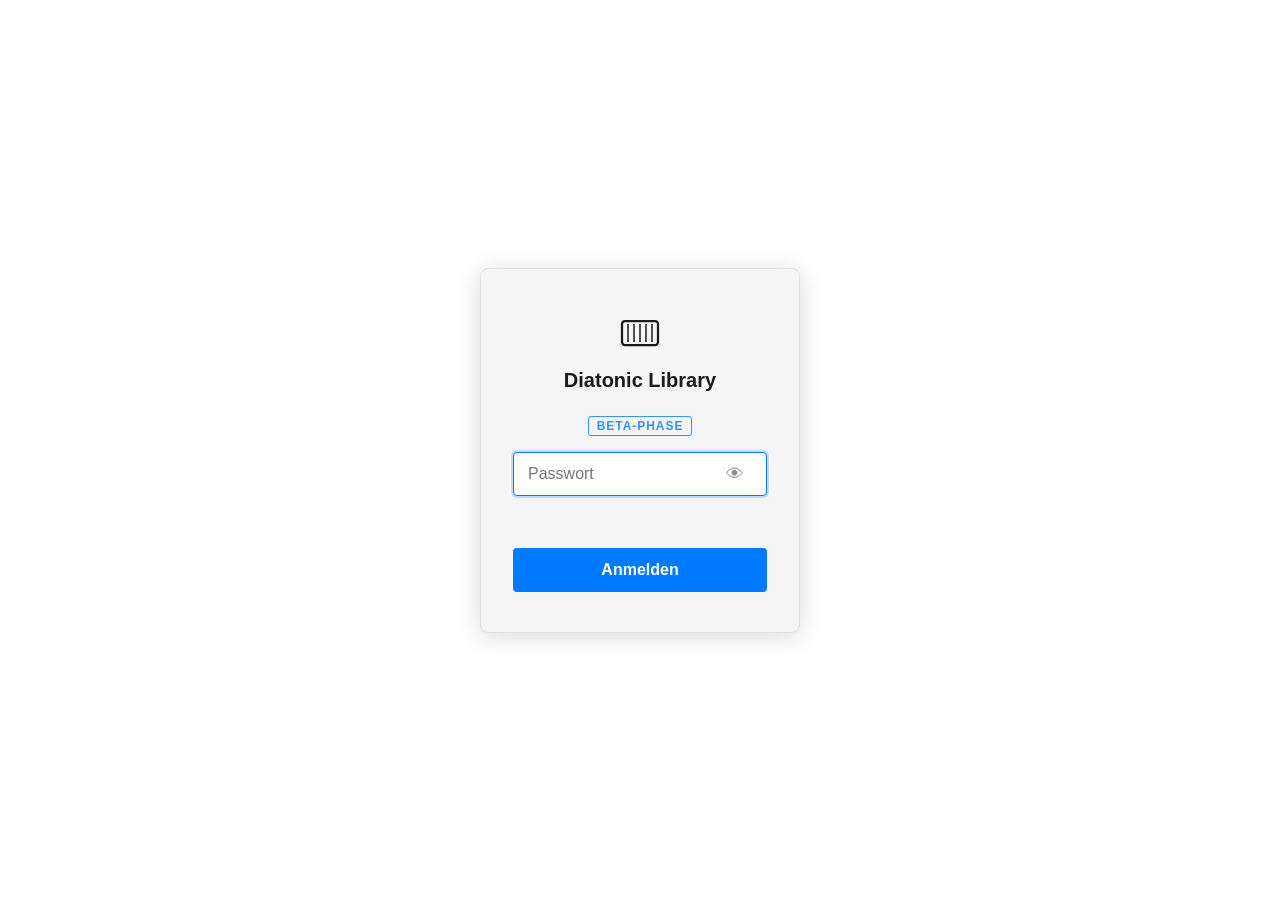
==== src/index.html @ a4917d4a "initial commit" ====
<!DOCTYPE html>
<html lang="en">
<head>
    <meta charset="UTF-8">
    <meta name="viewport" content="width=device-width, initial-scale=1.0">
    <title>Diatone Library</title>
    <link rel="stylesheet" href="css/style.css">
</head>
<body>
    <!-- Login Screen -->
    <div id="login-screen" class="login-screen">
        <div class="login-box">
            <div class="login-logo">
                <svg width="48" height="48" viewBox="0 0 32 32">
                    <rect x="4" y="8" width="24" height="16" rx="2" fill="none" stroke="currentColor" stroke-width="1.5"/>
                    <line x1="8" y1="10" x2="8" y2="22" stroke="currentColor" stroke-width="1"/>
                    <line x1="12" y1="10" x2="12" y2="22" stroke="currentColor" stroke-width="1"/>
                    <line x1="16" y1="10" x2="16" y2="22" stroke="currentColor" stroke-width="1"/>
                    <line x1="20" y1="10" x2="20" y2="22" stroke="currentColor" stroke-width="1"/>
                    <line x1="24" y1="10" x2="24" y2="22" stroke="currentColor" stroke-width="1"/>
                </svg>
                <span>Diatonic Library</span>
            </div>
            <span class="login-beta">Beta-Phase</span>
            <div class="login-password-wrap">
                <input type="password" id="login-password" placeholder="Passwort" autocomplete="current-password">
                <button type="button" id="login-show-pw" title="Passwort anzeigen" tabindex="-1">👁</button>
            </div>
            <div id="login-error" class="login-error"></div>
            <button id="login-btn">Anmelden</button>
        </div>
    </div>

    <div id="app" style="display:none;">
        <header id="header">
            <div id="logo" class="logo">
                <svg width="32" height="32" viewBox="0 0 32 32" style="margin-right: 12px;">
                    <rect x="4" y="8" width="24" height="16" rx="2" fill="none" stroke="currentColor" stroke-width="1.5"/>
                    <line x1="8" y1="10" x2="8" y2="22" stroke="currentColor" stroke-width="1"/>
                    <line x1="12" y1="10" x2="12" y2="22" stroke="currentColor" stroke-width="1"/>
                    <line x1="16" y1="10" x2="16" y2="22" stroke="currentColor" stroke-width="1"/>
                    <line x1="20" y1="10" x2="20" y2="22" stroke="currentColor" stroke-width="1"/>
                    <line x1="24" y1="10" x2="24" y2="22" stroke="currentColor" stroke-width="1"/>
                </svg>
                <span>Diatonic<br>Library</span>
            </div>

            <div id="song-selector">
                <select id="category-dropdown">
                    <option value="" disabled selected></option>
                </select>
                <select id="songs-dropdown" disabled>
                    <option value="" disabled selected></option>
                </select>
            </div>

            <div class="button-group">
                <button id="play-btn">▶</button>
                <button id="pause-btn" style="display: none;">⏸</button>
                <button id="stop-btn" style="display: none;">⏹</button>
            </div>

            <div class="spacer"></div>

            <div class="button-group zoom-buttons">
                <button id="zoom-out-btn">🔍−</button>
                <button id="zoom-in-btn">🔍+</button>
            </div>

            <button id="help-btn" class="menu-button">?</button>
            <button id="settings-btn" class="menu-button">⚙️</button>
            <button id="menu-btn" class="menu-button">☰</button>
        </header>

        <div id="menu-overlay" class="menu-overlay" style="display: none;"></div>

        <nav id="settings-menu" class="menu settings-menu" style="display: none;">
            <div class="menu-content">
                <h3></h3>

                <div class="setting-item">
                    <label id="language-label"></label>
                    <div class="language-flags">
                        <button type="button" class="flag-btn" data-lang="de" title="Deutsch">
                            <svg width="20" height="13" viewBox="0 0 5 3">
                                <rect y="0" width="5" height="1" fill="#000"/>
                                <rect y="1" width="5" height="1" fill="#D00"/>
                                <rect y="2" width="5" height="1" fill="#FFCE00"/>
                            </svg>
                        </button>
                        <button type="button" class="flag-btn" data-lang="en" title="English">
                            <svg width="20" height="13" viewBox="0 0 60 30">
                                <rect width="60" height="30" fill="#012169"/>
                                <path d="M0,0 L60,30 M60,0 L0,30" stroke="#FFF" stroke-width="6"/>
                                <path d="M0,0 L60,30 M60,0 L0,30" stroke="#C8102E" stroke-width="4" clip-path="polygon(0 0, 60 0, 60 30, 0 30)"/>
                                <path d="M30,0 V30 M0,15 H60" stroke="#FFF" stroke-width="10"/>
                                <path d="M30,0 V30 M0,15 H60" stroke="#C8102E" stroke-width="6"/>
                            </svg>
                        </button>
                    </div>
                </div>

                <div class="setting-item">
                    <label id="theme-label"></label>
                    <div class="theme-toggle-group">
                        <button type="button" class="theme-btn" data-theme="light" title="Light">
                            <svg width="20" height="20" viewBox="0 0 24 24" fill="none" stroke="currentColor" stroke-width="2">
                                <circle cx="12" cy="12" r="5"/>
                                <line x1="12" y1="1" x2="12" y2="3"/>
                                <line x1="12" y1="21" x2="12" y2="23"/>
                                <line x1="4.22" y1="4.22" x2="5.64" y2="5.64"/>
                                <line x1="18.36" y1="18.36" x2="19.78" y2="19.78"/>
                                <line x1="1" y1="12" x2="3" y2="12"/>
                                <line x1="21" y1="12" x2="23" y2="12"/>
                                <line x1="4.22" y1="19.78" x2="5.64" y2="18.36"/>
                                <line x1="18.36" y1="5.64" x2="19.78" y2="4.22"/>
                            </svg>
                        </button>
                        <button type="button" class="theme-btn" data-theme="dark" title="Dark">
                            <svg width="20" height="20" viewBox="0 0 24 24" fill="none" stroke="currentColor" stroke-width="2">
                                <path d="M21 12.79A9 9 0 1 1 11.21 3 7 7 0 0 0 21 12.79z"/>
                            </svg>
                        </button>
                    </div>
                </div>

                <div class="setting-item">
                    <label for="notes-toggle" id="notes-label-wrapper"><span id="notes-label"></span></label>
                    <input type="checkbox" id="notes-toggle" class="toggle">
                </div>

                <div class="setting-item">
                    <label id="tonart-label"></label>
                    <div class="radio-group">
                        <label><input type="radio" name="tonart" value="C" checked> <span id="tonart-c"></span></label>
                        <label><input type="radio" name="tonart" value="G"> <span id="tonart-g"></span></label>
                        <label><input type="radio" name="tonart" value="D"> <span id="tonart-d"></span></label>
                        <label><input type="radio" name="tonart" value="A"> <span id="tonart-a"></span></label>
                        <label><input type="radio" name="tonart" value="F"> <span id="tonart-f"></span></label>
                    </div>
                </div>
            </div>
        </nav>

        <nav id="hamburger-menu" class="menu hamburger-menu" style="display: none;">
            <div class="menu-content">
                <h3></h3>

                <div class="rating-section">
                    <label></label>
                    <div id="hamburger-rating-stars" class="rating-stars"></div>
                </div>

                <div class="play-count-section">
                    <p id="hamburger-play-count"></p>
                </div>

                <div class="menu-divider"></div>

                <button id="hamburger-youtube-btn" class="menu-item"></button>
                <button id="hamburger-inventory-btn" class="menu-item"></button>
            </div>
        </nav>

        <main id="main-content">
            <div class="welcome-container" id="welcome-view">
                <h1></h1>
                <p></p>
            </div>
            <div id="tablature-view" class="tablature-view" style="display: none;">
                <div id="tablature-container" class="tablature-container"></div>
            </div>
            <div id="inventory-view" class="inventory-view" style="display: none;">
                <div class="inventory-controls">
                    <button id="filter-all" class="active"></button>
                    <button id="filter-rated"></button>
                    <button id="filter-mostplayed"></button>
                </div>
                <div id="inventory-container" class="inventory-container"></div>
            </div>
            <div id="help-view" class="help-view" style="display: none;">
                <div class="help-header">
                    <button id="help-back-btn" class="menu-item"></button>
                </div>
                <div id="help-container" class="help-container"></div>
            </div>
        </main>
    </div>

    <!-- Auth (muss als erstes geladen werden) -->
    <script src="js/core/auth.js"></script>

    <!-- Core Basis-Module (keine Abhängigkeiten) -->
    <script src="js/core/loader.js"></script>
    <script src="js/core/data.js"></script>
    <script src="js/core/audio.js"></script>
    <script src="js/core/metrics.js"></script>
    <script src="js/core/i18n.js"></script>

    <!-- State Management (hängt von data ab) -->
    <script src="js/core/state.js"></script>

    <!-- UI Base (hängt von state und data ab) -->
    <script src="js/ui/ui.js"></script>

    <!-- UI Controls (hängt von state und ui ab) -->
    <script src="js/ui/controls.js"></script>
    <script src="js/ui/inventory.js"></script>
    <script src="js/ui/menus.js"></script>
    <script src="js/ui/help.js"></script>

    <!-- Playback (hängt von audio, state, ui ab) -->
    <script src="js/playback.js"></script>

    <!-- Navigation (hängt von state, playback, ui, data ab) -->
    <script src="js/ui/navigation.js"></script>

    <!-- Events & Init (hängt von allen anderen ab) -->
    <script src="js/events.js"></script>
</body>
</html>
---- src/css/style.css ----
:root {
    --bg-color: #ffffff;
    --text-color: #1a1a1a;
    --accent-color: #007bff;
    --border-color: #e0e0e0;
    --button-bg: #f5f5f5;
    --button-hover: #e8e8e8;
}

body.dark-theme {
    --bg-color: #1a1a1a;
    --text-color: #f0f0f0;
    --accent-color: #4da6ff;
    --border-color: #404040;
    --button-bg: #2a2a2a;
    --button-hover: #3a3a3a;
}

/* Login Screen */

.login-screen {
    position: fixed;
    inset: 0;
    display: flex;
    align-items: center;
    justify-content: center;
    background-color: var(--bg-color);
    z-index: 9999;
}

.login-box {
    display: flex;
    flex-direction: column;
    align-items: center;
    gap: 16px;
    padding: 40px 32px;
    background-color: var(--button-bg);
    border: 1px solid var(--border-color);
    border-radius: 8px;
    box-shadow: 0 4px 24px rgba(0, 0, 0, 0.15);
    width: 320px;
    max-width: 90vw;
}

.login-beta {
    font-size: 12px;
    font-weight: 600;
    letter-spacing: 0.08em;
    text-transform: uppercase;
    color: var(--accent-color);
    border: 1px solid var(--accent-color);
    border-radius: 3px;
    padding: 2px 8px;
    opacity: 0.8;
}

.login-logo {
    display: flex;
    flex-direction: column;
    align-items: center;
    gap: 12px;
    font-size: 20px;
    font-weight: 600;
    color: var(--text-color);
    margin-bottom: 8px;
}

.login-password-wrap {
    position: relative;
    width: 100%;
}

#login-password {
    width: 100%;
    padding: 10px 42px 10px 14px;
    font-size: 16px;
    border: 1px solid var(--border-color);
    border-radius: 4px;
    background-color: var(--bg-color);
    color: var(--text-color);
    outline: none;
    min-height: 44px;
}

#login-password:focus {
    border-color: var(--accent-color);
    box-shadow: 0 0 0 2px rgba(0, 123, 255, 0.2);
}

#login-show-pw {
    position: absolute;
    right: 10px;
    top: 50%;
    transform: translateY(-50%);
    background: none;
    border: none;
    cursor: pointer;
    padding: 4px;
    min-height: 0;
    line-height: 1;
    color: var(--text-color);
    opacity: 0.5;
    font-size: 18px;
}

#login-show-pw:hover {
    opacity: 1;
}

#login-btn {
    width: 100%;
    padding: 10px;
    font-size: 16px;
    font-weight: 600;
    background-color: var(--accent-color);
    color: #fff;
    border: none;
    border-radius: 4px;
    cursor: pointer;
    min-height: 44px;
    transition: opacity 0.15s;
}

#login-btn:hover {
    opacity: 0.88;
}

.login-error {
    min-height: 20px;
    font-size: 14px;
    color: #e53e3e;
    text-align: center;
}

/* ── ── ── ── ── ── ── ── ── */

*, *::before, *::after {
    box-sizing: border-box;
}

html, body {
    margin: 0;
    padding: 0;
    height: 100%;
    width: 100%;
    font-family: -apple-system, BlinkMacSystemFont, 'Segoe UI', Roboto, sans-serif;
    background-color: var(--bg-color);
    color: var(--text-color);
    transition: background-color 0.3s ease, color 0.3s ease;
}

#app {
    display: flex;
    flex-direction: column;
    height: 100%;
    width: 100%;
}

#header {
    flex-shrink: 0;
    background-color: var(--button-bg);
    border-bottom: 1px solid var(--border-color);
    display: flex;
    align-items: center;
    padding: 8px 12px;
    gap: 12px;
    overflow-x: auto;
    position: relative;
    z-index: 100;
}

.logo {
    display: flex;
    align-items: center;
    gap: 8px;
    color: var(--accent-color);
    font-weight: 700;
    font-size: 11px;
    line-height: 1.2;
    white-space: nowrap;
    flex-shrink: 0;
}

.logo svg {
    color: var(--accent-color);
    stroke: var(--accent-color);
}

#main-content {
    flex: 1;
    display: flex;
    align-items: center;
    justify-content: center;
    padding: 24px;
    overflow-y: auto;
}

.welcome-container {
    text-align: center;
    max-width: 600px;
}

.welcome-container h1 {
    font-size: clamp(28px, 8vw, 48px);
    margin: 0 0 16px 0;
    font-weight: 700;
    color: var(--accent-color);
}

.welcome-container p {
    font-size: clamp(16px, 4vw, 24px);
    margin: 0;
    line-height: 1.5;
}

select, button {
    padding: 8px 12px;
    border: 1px solid var(--border-color);
    border-radius: 4px;
    background-color: var(--button-bg);
    color: var(--text-color);
    font-size: 14px;
    cursor: pointer;
    min-height: 44px;
    min-width: 44px;
    transition: background-color 0.2s ease;
}

button:hover, select:hover {
    background-color: var(--button-hover);
}

.button-group {
    display: flex;
    gap: 4px;
}

.spacer {
    flex: 1;
}

.tablature-view {
    width: 100%;
    height: 100%;
    display: flex;
    flex-direction: column;
    align-items: center;
    justify-content: flex-start;
    overflow-y: auto;
    padding-top: 24px;
}

.tablature-container {
    display: flex;
    flex-wrap: wrap;
    gap: 8px;
    justify-content: center;
    align-items: center;
    padding: 0 24px 24px 24px;
    max-width: 90vw;
    width: 100%;
}

.note {
    display: inline-flex;
    align-items: center;
    justify-content: center;
    font-weight: 600;
    font-family: 'Courier New', monospace;
    font-size: 40px;
    color: var(--accent-color);
    min-width: 32px;
    min-height: 32px;
    padding: 2px 4px;
    transform-origin: center center;
    cursor: pointer;
    border-radius: 4px;
    transition: all 0.1s ease;
}

.note:hover {
    transform: scale(1.1);
    background-color: rgba(0, 123, 255, 0.1);
}

.note.active {
    background-color: var(--accent-color);
    color: var(--bg-color);
    box-shadow: 0 0 10px var(--accent-color);
    transform: scale(1.2);
}

.note.bend {
    /* Bending-Markierung entfernt - wird über inner span gehandhabt */
}

.inventory-view {
    width: 100%;
    height: 100%;
    display: flex;
    flex-direction: column;
    overflow-y: auto;
    padding-top: 16px;
}

.inventory-controls {
    display: flex;
    gap: 8px;
    justify-content: center;
    padding: 0 24px 16px 24px;
    flex-wrap: wrap;
}

.inventory-controls button {
    padding: 8px 16px;
    background-color: var(--button-bg);
    color: var(--text-color);
    border: 1px solid var(--border-color);
    border-radius: 4px;
    cursor: pointer;
    transition: all 0.2s ease;
}

.inventory-controls button:hover {
    background-color: var(--button-hover);
}

.inventory-controls button.active {
    background-color: var(--accent-color);
    color: var(--bg-color);
    border-color: var(--accent-color);
}

.inventory-container {
    display: flex;
    flex-direction: column;
    gap: 12px;
    padding: 0 24px 24px 24px;
    width: 100%;
}

.inventory-song-item {
    display: flex;
    justify-content: space-between;
    align-items: center;
    padding: 16px;
    background-color: var(--button-bg);
    border: 1px solid var(--border-color);
    border-radius: 4px;
    cursor: pointer;
    transition: all 0.2s ease;
}

.inventory-song-item:hover {
    background-color: var(--button-hover);
    transform: translateX(4px);
    box-shadow: 0 2px 8px rgba(0, 0, 0, 0.1);
}

.song-info {
    flex: 1;
}

.song-title {
    font-weight: 600;
    font-size: 16px;
    color: var(--text-color);
    margin-bottom: 4px;
}

.song-artist {
    font-size: 14px;
    color: var(--text-color);
    opacity: 0.7;
}

.song-stats {
    display: flex;
    gap: 16px;
    align-items: center;
    margin-left: 16px;
}

.play-count {
    display: inline-block;
    background-color: var(--accent-color);
    color: var(--bg-color);
    padding: 4px 12px;
    border-radius: 12px;
    font-size: 13px;
    font-weight: 600;
    white-space: nowrap;
}

.rating-stars {
    display: flex;
    gap: 4px;
    cursor: pointer;
}

.rating-stars .star {
    font-size: 20px;
    color: var(--border-color);
    transition: all 0.15s ease;
    cursor: pointer;
}

.rating-stars .star:hover {
    transform: scale(1.2);
    color: var(--accent-color);
}

.rating-stars .star.filled {
    color: var(--accent-color);
}

@media (max-width: 768px) {
    .inventory-song-item {
        flex-direction: column;
        align-items: flex-start;
    }

    .song-stats {
        margin-left: 0;
        margin-top: 12px;
        width: 100%;
        justify-content: space-between;
    }
}

/* Song Selector */

#song-selector {
    position: relative;
    flex-shrink: 0;
}

.song-selector-btn {
    min-height: 44px;
    min-width: 160px;
    max-width: 260px;
    text-align: left;
    overflow: hidden;
    text-overflow: ellipsis;
    white-space: nowrap;
    padding: 8px 28px 8px 12px;
    position: relative;
}

.song-selector-btn::after {
    content: '▾';
    position: absolute;
    right: 10px;
    top: 50%;
    transform: translateY(-50%);
    pointer-events: none;
    font-size: 12px;
}

.song-selector-panel {
    position: fixed;
    min-width: 280px;
    max-width: 360px;
    max-height: 70vh;
    overflow-y: auto;
    background-color: var(--button-bg);
    border: 1px solid var(--border-color);
    border-radius: 4px;
    box-shadow: 0 4px 16px rgba(0, 0, 0, 0.2);
    z-index: 300;
}

.song-selector-back {
    display: flex;
    align-items: center;
    gap: 8px;
    padding: 10px 14px;
    font-size: 13px;
    font-weight: 600;
    color: var(--accent-color);
    cursor: pointer;
    border-bottom: 1px solid var(--border-color);
    background: none;
    border-top: none;
    border-left: none;
    border-right: none;
    border-radius: 0;
    width: 100%;
    text-align: left;
    min-height: 0;
}

.song-selector-back:hover {
    background-color: var(--button-hover);
}

.song-selector-category {
    display: flex;
    align-items: center;
    justify-content: space-between;
    width: 100%;
    padding: 12px 14px;
    font-size: 14px;
    font-weight: 600;
    cursor: pointer;
    background: none;
    border: none;
    border-bottom: 1px solid var(--border-color);
    border-radius: 0;
    text-align: left;
    min-height: 0;
    color: var(--text-color);
}

.song-selector-category::after {
    content: '›';
    font-size: 16px;
    color: var(--accent-color);
    flex-shrink: 0;
}

.song-selector-category:last-child {
    border-bottom: none;
}

.song-selector-category:hover {
    background-color: var(--button-hover);
}

.song-selector-item {
    display: block;
    width: 100%;
    padding: 10px 14px;
    font-size: 14px;
    cursor: pointer;
    background: none;
    border: none;
    border-bottom: 1px solid var(--border-color);
    border-radius: 0;
    text-align: left;
    min-height: 0;
    color: var(--text-color);
}

.song-selector-item:last-child {
    border-bottom: none;
}

.song-selector-item:hover {
    background-color: var(--button-hover);
}

.song-selector-item.active {
    color: var(--accent-color);
    font-weight: 600;
}

/* Menu Styles */

.menu-button {
    min-width: 44px;
    min-height: 44px;
    font-size: 20px;
}

.menu-overlay {
    position: fixed;
    top: 0;
    left: 0;
    right: 0;
    bottom: 0;
    background-color: rgba(0, 0, 0, 0.5);
    z-index: 200;
}

.menu {
    position: fixed;
    top: 60px;
    background-color: var(--button-bg);
    border: 1px solid var(--border-color);
    border-radius: 4px;
    z-index: 250;
    box-shadow: 0 4px 16px rgba(0, 0, 0, 0.2);
    max-height: calc(100vh - 80px);
    overflow-y: auto;
}

.hamburger-menu {
    right: 12px;
    width: 280px;
}

.settings-menu {
    right: 12px;
    width: 300px;
}

.menu-content {
    padding: 16px;
    color: var(--text-color);
}

.menu-content h3 {
    margin: 0 0 16px 0;
    font-size: 16px;
    font-weight: 600;
    border-bottom: 1px solid var(--border-color);
    padding-bottom: 12px;
}

.rating-section {
    margin-bottom: 20px;
}

.rating-section label {
    display: block;
    font-size: 14px;
    margin-bottom: 8px;
    font-weight: 500;
}

#hamburger-rating-stars {
    display: flex;
    gap: 4px;
}

#hamburger-rating-stars .star {
    font-size: 24px;
    color: var(--border-color);
    cursor: pointer;
    transition: all 0.15s ease;
}

#hamburger-rating-stars .star:hover {
    transform: scale(1.2);
    color: var(--accent-color);
}

#hamburger-rating-stars .star.filled {
    color: var(--accent-color);
}

.play-count-section {
    margin-bottom: 20px;
}

#hamburger-play-count {
    margin: 0;
    font-size: 14px;
    padding: 8px 12px;
    background-color: var(--button-hover);
    border-radius: 4px;
}

.menu-divider {
    height: 1px;
    background-color: var(--border-color);
    margin: 16px 0;
}

.menu-item {
    display: block;
    width: 100%;
    padding: 12px 0;
    background: none;
    border: none;
    border-bottom: 1px solid var(--border-color);
    text-align: left;
    color: var(--text-color);
    cursor: pointer;
    font-size: 14px;
    transition: all 0.2s ease;
}

.menu-item:hover {
    color: var(--accent-color);
    padding-left: 8px;
}

.menu-item:last-child {
    border-bottom: none;
}

.setting-item {
    margin-bottom: 16px;
}

.setting-item label {
    display: flex;
    align-items: center;
    gap: 8px;
    font-size: 14px;
    font-weight: 500;
}

.radio-group {
    display: flex;
    flex-direction: column;
    gap: 8px;
    margin-top: 8px;
    margin-left: 4px;
}

.radio-group label {
    display: flex;
    align-items: center;
    gap: 8px;
    font-weight: normal;
    margin: 0;
}

.radio-group input[type="radio"],
input[type="checkbox"] {
    cursor: pointer;
    accent-color: var(--accent-color);
}

.language-flags {
    display: flex;
    gap: 8px;
}

.flag-btn {
    padding: 4px 8px;
    background-color: var(--button-bg);
    color: var(--text-color);
    border: 1px solid var(--border-color);
    border-radius: 4px;
    cursor: pointer;
    font-weight: 600;
    font-size: 13px;
    transition: all 0.2s ease;
    min-width: auto;
    display: flex;
    align-items: center;
    justify-content: center;
}

.flag-btn svg {
    width: 24px;
    height: 16px;
}

.flag-btn:hover {
    background-color: var(--button-hover);
}

.flag-btn.active {
    background-color: var(--accent-color);
    color: var(--bg-color);
    border-color: var(--accent-color);
    box-shadow: 0 0 8px rgba(0, 123, 255, 0.3);
}

.toggle {
    width: 40px;
    height: 24px;
    appearance: none;
    -webkit-appearance: none;
    background-color: var(--border-color);
    border-radius: 12px;
    cursor: pointer;
    position: relative;
    transition: background-color 0.3s ease;
}

.toggle:checked {
    background-color: var(--accent-color);
}

.toggle:before {
    content: '';
    position: absolute;
    width: 20px;
    height: 20px;
    border-radius: 50%;
    background-color: var(--bg-color);
    top: 2px;
    left: 2px;
    transition: left 0.3s ease;
}

.toggle:checked:before {
    left: 18px;
}

.zoom-buttons {
    gap: 0 !important;
}

.zoom-buttons button:first-child {
    border-radius: 4px 0 0 4px;
}

.rating-display {
    display: flex;
    gap: 2px;
}

.rating-display .star {
    font-size: 16px;
    color: var(--border-color);
    cursor: default;
}

.rating-display .star.filled {
    color: var(--accent-color);
}

/* Help View */

.help-view {
    width: 100%;
    height: 100%;
    display: flex;
    flex-direction: column;
    overflow-y: auto;
    padding-top: 16px;
}

.help-header {
    display: flex;
    padding: 0 24px 16px 24px;
}

.help-header button {
    padding: 8px 16px;
    background-color: var(--button-bg);
    color: var(--text-color);
    border: 1px solid var(--border-color);
    border-radius: 4px;
    cursor: pointer;
    transition: all 0.2s ease;
}

.help-header button:hover {
    background-color: var(--button-hover);
}

.help-container {
    padding: 0 24px 24px 24px;
    max-width: 800px;
    margin: 0 auto;
}

.help-section {
    margin-bottom: 32px;
}

.help-section h2 {
    font-size: 20px;
    font-weight: 600;
    color: var(--accent-color);
    margin-bottom: 12px;
}

.help-section p {
    font-size: 14px;
    line-height: 1.6;
    color: var(--text-color);
    margin: 0;
    padding: 12px;
    background-color: var(--button-bg);
    border-radius: 4px;
    border-left: 4px solid var(--accent-color);
}

.theme-toggle-group {
    display: flex;
    gap: 8px;
}

.theme-btn {
    padding: 4px 8px;
    background-color: var(--button-bg);
    color: var(--text-color);
    border: 1px solid var(--border-color);
    border-radius: 4px;
    cursor: pointer;
    transition: all 0.2s ease;
    display: flex;
    align-items: center;
    justify-content: center;
    width: 32px;
    height: 32px;
}

.theme-btn svg {
    width: 18px;
    height: 18px;
}

.theme-btn:hover {
    background-color: var(--button-hover);
}

.theme-btn.active {
    background-color: var(--accent-color);
    color: var(--bg-color);
    border-color: var(--accent-color);
    box-shadow: 0 0 8px rgba(0, 123, 255, 0.3);
}
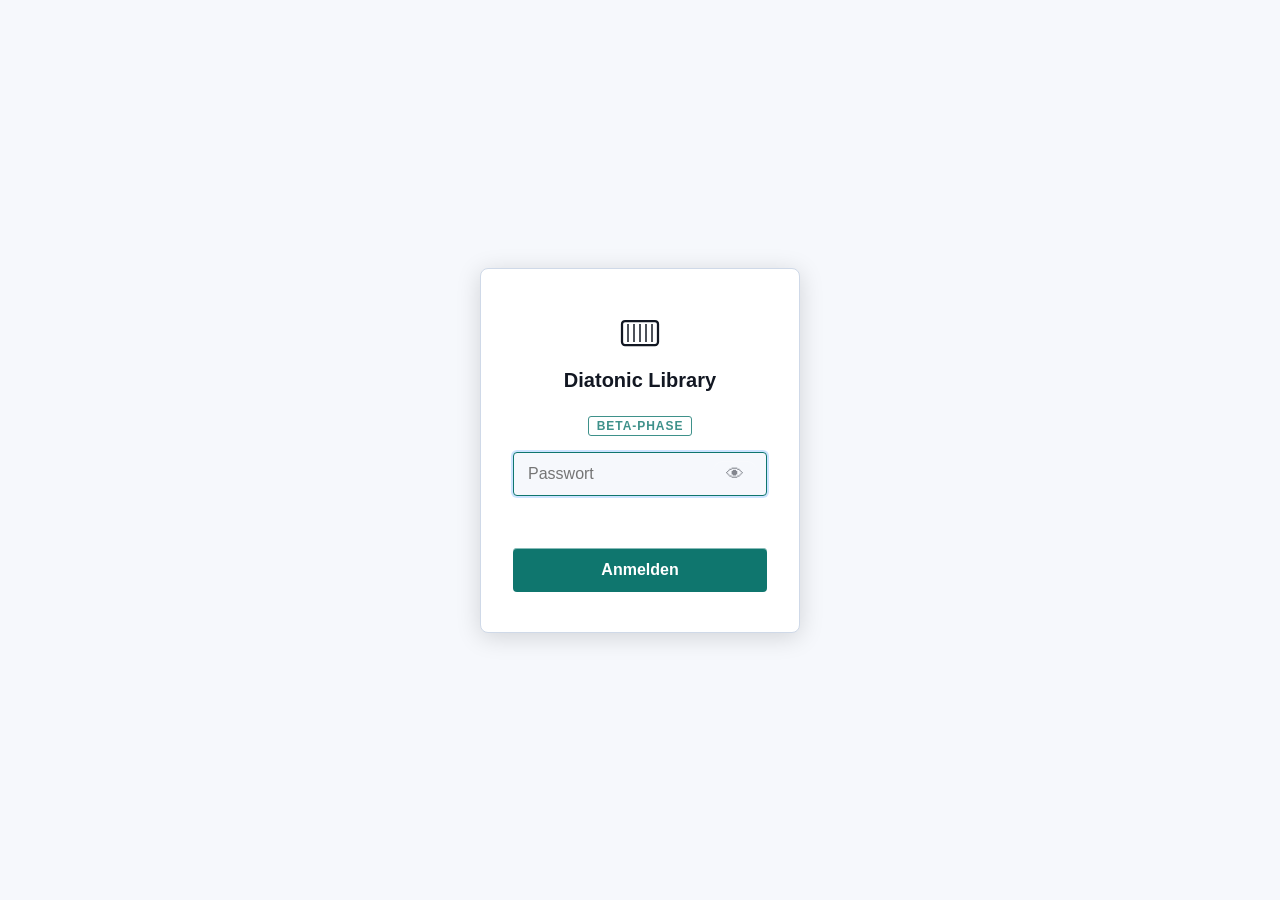
==== commit 9eb202d8: "mostly done" ====
--- a/src/index.html
+++ b/src/index.html
@@ -4,6 +4,7 @@
     <meta charset="UTF-8">
     <meta name="viewport" content="width=device-width, initial-scale=1.0">
     <title>Diatone Library</title>
+    <link rel="icon" type="image/svg+xml" href="data:image/svg+xml,%3Csvg xmlns='http://www.w3.org/2000/svg' viewBox='0 0 32 32'%3E%3Crect x='4' y='8' width='24' height='16' rx='2' fill='none' stroke='%230f766e' stroke-width='1.8'/%3E%3Cline x1='8' y1='10' x2='8' y2='22' stroke='%230f766e' stroke-width='1'/%3E%3Cline x1='12' y1='10' x2='12' y2='22' stroke='%230f766e' stroke-width='1'/%3E%3Cline x1='16' y1='10' x2='16' y2='22' stroke='%230f766e' stroke-width='1'/%3E%3Cline x1='20' y1='10' x2='20' y2='22' stroke='%230f766e' stroke-width='1'/%3E%3Cline x1='24' y1='10' x2='24' y2='22' stroke='%230f766e' stroke-width='1'/%3E%3C/svg%3E">
     <link rel="stylesheet" href="css/style.css">
 </head>
 <body>
@@ -54,7 +55,7 @@
                 </select>
             </div>
 
-            <div class="button-group">
+            <div id="playback-controls" class="button-group">
                 <button id="play-btn">▶</button>
                 <button id="pause-btn" style="display: none;">⏸</button>
                 <button id="stop-btn" style="display: none;">⏹</button>
@@ -62,21 +63,43 @@
 
             <div class="spacer"></div>
 
-            <div class="button-group zoom-buttons">
+            <div id="zoom-controls" class="button-group zoom-buttons">
                 <button id="zoom-out-btn">🔍−</button>
                 <button id="zoom-in-btn">🔍+</button>
             </div>
 
-            <button id="help-btn" class="menu-button">?</button>
-            <button id="settings-btn" class="menu-button">⚙️</button>
+            <button id="fullscreen-btn" class="menu-button" title="Fullscreen">⛶</button>
             <button id="menu-btn" class="menu-button">☰</button>
         </header>
 
         <div id="menu-overlay" class="menu-overlay" style="display: none;"></div>
 
-        <nav id="settings-menu" class="menu settings-menu" style="display: none;">
+        <nav id="hamburger-menu" class="menu hamburger-menu" style="display: none;">
             <div class="menu-content">
-                <h3></h3>
+                <div class="menu-top-row">
+                    <h3></h3>
+                    <button id="hamburger-help-btn" class="menu-help-btn" aria-label="Help" title="Help">?</button>
+                </div>
+
+                <div class="menu-divider"></div>
+
+                <div class="rating-section">
+                    <label></label>
+                    <div id="hamburger-rating-stars" class="rating-stars"></div>
+                </div>
+
+                <div class="play-count-section">
+                    <p id="hamburger-play-count"></p>
+                </div>
+
+                <div class="menu-divider"></div>
+
+                <button id="hamburger-youtube-btn" class="menu-item"></button>
+                <button id="hamburger-inventory-btn" class="menu-item"></button>
+
+                <div class="menu-divider"></div>
+
+                <h3 id="hamburger-settings-heading"></h3>
 
                 <div class="setting-item">
                     <label id="language-label"></label>
@@ -142,26 +165,6 @@
             </div>
         </nav>
 
-        <nav id="hamburger-menu" class="menu hamburger-menu" style="display: none;">
-            <div class="menu-content">
-                <h3></h3>
-
-                <div class="rating-section">
-                    <label></label>
-                    <div id="hamburger-rating-stars" class="rating-stars"></div>
-                </div>
-
-                <div class="play-count-section">
-                    <p id="hamburger-play-count"></p>
-                </div>
-
-                <div class="menu-divider"></div>
-
-                <button id="hamburger-youtube-btn" class="menu-item"></button>
-                <button id="hamburger-inventory-btn" class="menu-item"></button>
-            </div>
-        </nav>
-
         <main id="main-content">
             <div class="welcome-container" id="welcome-view">
                 <h1></h1>
--- a/src/css/style.css
+++ b/src/css/style.css
@@ -587,17 +587,26 @@
 
 .hamburger-menu {
     right: 12px;
-    width: 280px;
-}
-
-.settings-menu {
-    right: 12px;
-    width: 300px;
+    width: min(92vw, 340px);
 }
 
 .menu-content {
-    padding: 16px;
-    color: var(--text-color);
+    padding: 12px;
+    color: var(--text-color);
+}
+
+.menu-top-row {
+    display: flex;
+    align-items: center;
+    justify-content: space-between;
+    gap: 8px;
+}
+
+.menu-top-row h3 {
+    margin: 0;
+    border-bottom: none;
+    padding-bottom: 0;
+    font-size: 15px;
 }
 
 .menu-content h3 {
@@ -608,8 +617,26 @@
     padding-bottom: 12px;
 }
 
+#hamburger-settings-heading {
+    margin-top: 14px;
+}
+
+.menu-help-btn {
+    width: 34px;
+    min-width: 34px;
+    height: 34px;
+    min-height: 34px;
+    padding: 0;
+    border-radius: 8px;
+    display: inline-flex;
+    align-items: center;
+    justify-content: center;
+    font-size: 18px;
+    font-weight: 700;
+}
+
 .rating-section {
-    margin-bottom: 20px;
+    margin-bottom: 12px;
 }
 
 .rating-section label {
@@ -641,7 +668,7 @@
 }
 
 .play-count-section {
-    margin-bottom: 20px;
+    margin-bottom: 12px;
 }
 
 #hamburger-play-count {
@@ -655,20 +682,20 @@
 .menu-divider {
     height: 1px;
     background-color: var(--border-color);
-    margin: 16px 0;
+    margin: 10px 0;
 }
 
 .menu-item {
     display: block;
     width: 100%;
-    padding: 12px 0;
+    padding: 9px 0;
     background: none;
     border: none;
     border-bottom: 1px solid var(--border-color);
     text-align: left;
     color: var(--text-color);
     cursor: pointer;
-    font-size: 14px;
+    font-size: 13px;
     transition: all 0.2s ease;
 }
 
@@ -682,7 +709,7 @@
 }
 
 .setting-item {
-    margin-bottom: 16px;
+    margin-bottom: 10px;
 }
 
 .setting-item label {
@@ -696,8 +723,8 @@
 .radio-group {
     display: flex;
     flex-direction: column;
-    gap: 8px;
-    margin-top: 8px;
+    gap: 6px;
+    margin-top: 6px;
     margin-left: 4px;
 }
 
@@ -843,6 +870,20 @@
     margin: 0 auto;
 }
 
+.help-hero {
+    margin-bottom: 16px;
+    border-radius: 12px;
+    overflow: hidden;
+    border: 1px solid var(--border-color);
+    background-color: var(--button-bg);
+}
+
+.help-hero-image {
+    display: block;
+    width: 100%;
+    height: auto;
+}
+
 .help-section {
     margin-bottom: 32px;
 }
@@ -901,4 +942,322 @@
     box-shadow: 0 0 8px rgba(0, 123, 255, 0.3);
 }
 
-
+/* Responsive redesign: mobile-first, orientation-aware, touch-optimized */
+
+:root {
+    --bg-color: #f6f8fc;
+    --text-color: #121722;
+    --accent-color: #0f766e;
+    --border-color: #cfd9e8;
+    --button-bg: #ffffff;
+    --button-hover: #edf3fb;
+    --header-bg: rgba(255, 255, 255, 0.92);
+    --surface-elevated: rgba(255, 255, 255, 0.86);
+    --shadow-strong: 0 10px 35px rgba(15, 23, 42, 0.12);
+}
+
+body.dark-theme {
+    --bg-color: #0f141b;
+    --text-color: #e8eef8;
+    --accent-color: #22d3c5;
+    --border-color: #2d3849;
+    --button-bg: #161e2a;
+    --button-hover: #202c3d;
+    --header-bg: rgba(15, 20, 27, 0.9);
+    --surface-elevated: rgba(22, 30, 42, 0.82);
+    --shadow-strong: 0 12px 36px rgba(0, 0, 0, 0.4);
+}
+
+html,
+body {
+    font-family: 'Trebuchet MS', 'Segoe UI', 'Verdana', sans-serif;
+    background:
+        radial-gradient(1100px 600px at 8% -12%, rgba(16, 185, 129, 0.12), transparent 60%),
+        radial-gradient(900px 500px at 95% 2%, rgba(14, 165, 233, 0.1), transparent 55%),
+        var(--bg-color);
+}
+
+#header {
+    position: sticky;
+    top: 0;
+    z-index: 100;
+    background-color: var(--header-bg);
+    backdrop-filter: blur(10px);
+    border-bottom: 1px solid var(--border-color);
+    box-shadow: 0 2px 8px rgba(15, 23, 42, 0.06);
+    padding: 10px;
+    gap: 8px;
+    flex-wrap: wrap;
+    overflow-x: visible;
+    max-height: 200px;
+    transition: max-height 0.22s ease, padding 0.22s ease, opacity 0.2s ease, border-bottom-width 0.2s ease;
+}
+
+#header.is-hidden {
+    max-height: 0;
+    padding-top: 0;
+    padding-bottom: 0;
+    border-bottom-width: 0;
+    opacity: 0;
+    pointer-events: none;
+}
+
+#logo {
+    order: 1;
+    flex: 0 0 auto;
+}
+
+#song-selector {
+    order: 2;
+    display: flex;
+    gap: 6px;
+    flex: 1 1 100%;
+    min-width: 0;
+}
+
+#song-selector select {
+    flex: 1 1 0;
+    min-width: 0;
+}
+
+.button-group {
+    order: 4;
+}
+
+.spacer {
+    display: none;
+}
+
+#playback-controls {
+    margin-left: auto;
+}
+
+#fullscreen-btn,
+#menu-btn {
+    order: 4;
+}
+
+select,
+button {
+    border-radius: 10px;
+    border: 1px solid var(--border-color);
+    box-shadow: 0 1px 0 rgba(255, 255, 255, 0.5) inset;
+}
+
+button:hover,
+select:hover {
+    transform: translateY(-1px);
+}
+
+#main-content {
+    align-items: stretch;
+    padding: 14px;
+}
+
+.welcome-container,
+.help-container,
+.inventory-container,
+.tablature-container {
+    background-color: var(--surface-elevated);
+    border: 1px solid var(--border-color);
+    border-radius: 16px;
+    box-shadow: var(--shadow-strong);
+}
+
+.welcome-container {
+    width: min(100%, 900px);
+    margin: 0 auto;
+    padding: 22px;
+}
+
+.tablature-view {
+    width: 100%;
+    padding-top: 8px;
+}
+
+.tablature-container {
+    gap: clamp(6px, 1.2vw, 12px);
+    width: min(100%, 1200px);
+    max-width: none;
+    margin: 0 auto;
+    padding: 16px;
+}
+
+.note {
+    border: 1px solid rgba(15, 118, 110, 0.18);
+    background: rgba(15, 118, 110, 0.04);
+    border-radius: 9px;
+}
+
+.note:hover {
+    transform: scale(1.06);
+    background: rgba(15, 118, 110, 0.1);
+}
+
+.note.active {
+    transform: scale(1.12);
+}
+
+.inventory-container,
+.help-container {
+    width: min(100%, 1100px);
+    margin: 0 auto;
+    padding: 16px;
+}
+
+.inventory-controls,
+.help-header {
+    padding-left: 0;
+    padding-right: 0;
+}
+
+.inventory-song-item {
+    border-radius: 12px;
+}
+
+.menu {
+    top: 70px;
+    border-radius: 12px;
+    box-shadow: var(--shadow-strong);
+}
+
+#fullscreen-btn {
+    font-size: 18px;
+}
+
+#fullscreen-btn.is-active {
+    background-color: var(--accent-color);
+    color: #ffffff;
+    border-color: var(--accent-color);
+}
+
+/* Smartphone portrait */
+@media (max-width: 785px) and (orientation: portrait) {
+    #header {
+        padding: 8px;
+        gap: 6px;
+        max-height: 240px;
+    }
+
+    .logo span {
+        font-size: 10px;
+    }
+
+    #logo {
+        order: 1;
+    }
+
+    #playback-controls,
+    #zoom-controls,
+    #fullscreen-btn,
+    #menu-btn {
+        order: 1;
+    }
+
+    #playback-controls {
+        margin-left: auto;
+    }
+
+    #song-selector {
+        order: 2;
+        display: grid;
+        grid-template-columns: 1fr;
+        flex-basis: 100%;
+        width: 100%;
+    }
+
+    #category-dropdown {
+        grid-row: 1;
+        width: 100%;
+    }
+
+    #songs-dropdown {
+        grid-row: 2;
+        width: 100%;
+    }
+
+    #playback-controls,
+    #zoom-controls {
+        gap: 2px;
+    }
+
+    #main-content {
+        padding: 10px;
+    }
+
+    .welcome-container {
+        padding: 18px;
+    }
+
+    .tablature-container {
+        padding: 12px;
+    }
+
+    .note {
+        min-width: 28px;
+        min-height: 28px;
+    }
+}
+
+/* Smartphone landscape and tablet portrait */
+@media (min-width: 786px) and (max-width: 1023px) {
+    #header {
+        padding: 10px 12px;
+    }
+
+    #song-selector {
+        flex: 1 1 340px;
+        max-width: 560px;
+    }
+
+    .welcome-container {
+        padding: 24px;
+    }
+
+    .tablature-container {
+        padding: 20px;
+    }
+}
+
+/* Tablet landscape and desktop */
+@media (min-width: 1024px) {
+    #header {
+        flex-wrap: nowrap;
+        padding: 12px 16px;
+        gap: 10px;
+    }
+
+    #song-selector {
+        order: 2;
+        flex: 0 1 520px;
+    }
+
+    .button-group,
+    #fullscreen-btn,
+    #menu-btn {
+        order: 4;
+    }
+
+    #main-content {
+        padding: 20px;
+    }
+}
+
+/* Orientation-sensitive spacing for touch devices */
+body.device-phone.orientation-landscape #header,
+body.device-tablet.orientation-landscape #header {
+    padding-top: 6px;
+    padding-bottom: 6px;
+}
+
+body.device-phone.orientation-landscape .note,
+body.device-tablet.orientation-landscape .note {
+    min-width: 30px;
+    min-height: 30px;
+}
+
+body.device-phone.orientation-portrait .note {
+    letter-spacing: 0.01em;
+}
+
+
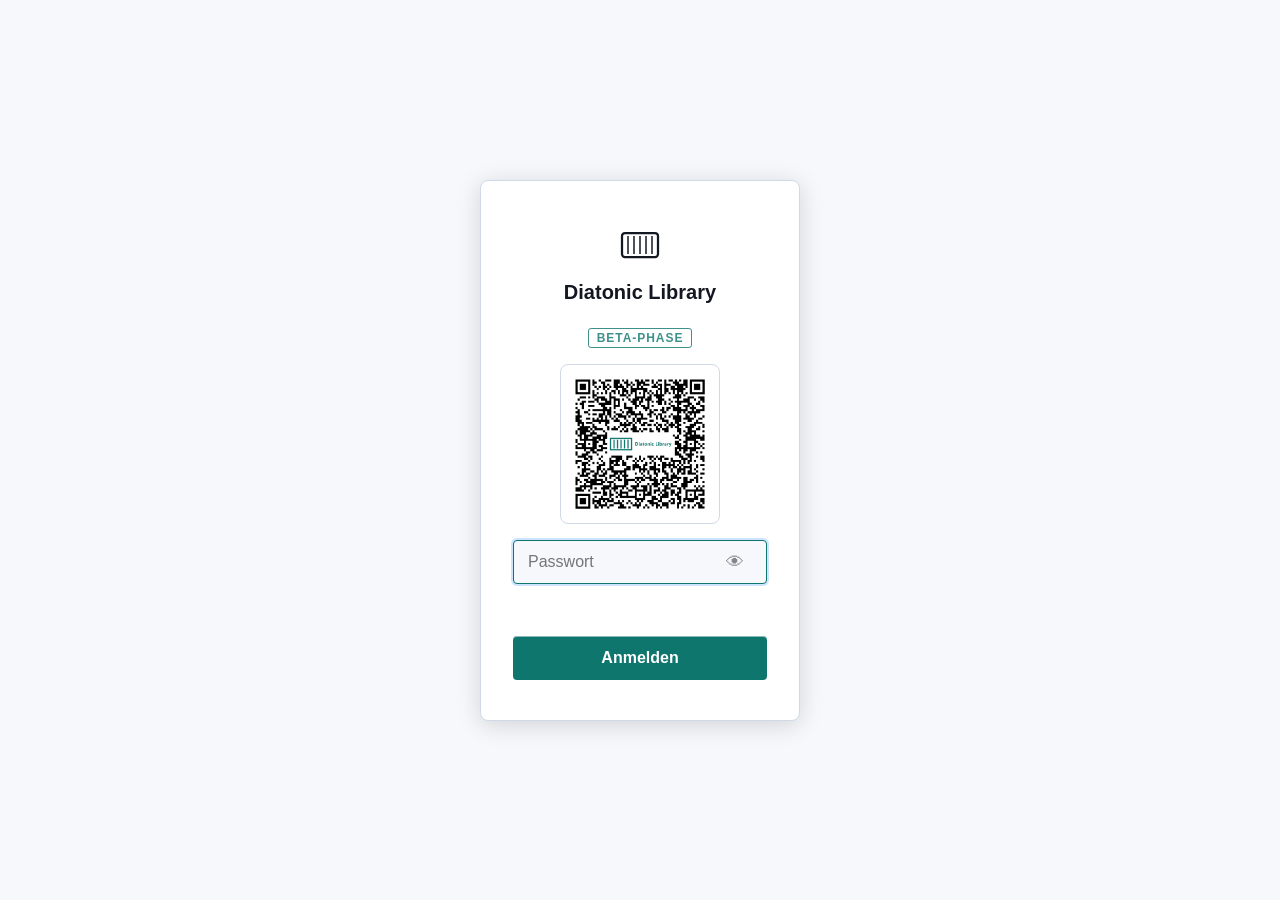
==== commit 6d79c607: "update qr" ====
--- a/src/index.html
+++ b/src/index.html
@@ -23,6 +23,7 @@
                 <span>Diatonic Library</span>
             </div>
             <span class="login-beta">Beta-Phase</span>
+            <img src="img/qr.png" alt="QR code for Diatone Library" class="login-qr">
             <div class="login-password-wrap">
                 <input type="password" id="login-password" placeholder="Passwort" autocomplete="current-password">
                 <button type="button" id="login-show-pw" title="Passwort anzeigen" tabindex="-1">👁</button>
@@ -74,17 +75,39 @@
 
         <div id="menu-overlay" class="menu-overlay" style="display: none;"></div>
 
+        <div id="hardreset-dialog" class="confirm-dialog" style="display: none;">
+            <div class="confirm-dialog-card">
+                <p id="hardreset-dialog-text"></p>
+                <div class="confirm-dialog-actions">
+                    <button id="hardreset-cancel-btn" type="button"></button>
+                    <button id="hardreset-confirm-btn" type="button"></button>
+                </div>
+            </div>
+        </div>
+
         <nav id="hamburger-menu" class="menu hamburger-menu" style="display: none;">
             <div class="menu-content">
-                <div class="menu-top-row">
-                    <h3></h3>
-                    <button id="hamburger-help-btn" class="menu-help-btn" aria-label="Help" title="Help">?</button>
+                <div class="hamburger-icon-row">
+                    <button type="button" id="hamburger-language-btn" class="menu-icon-btn" title="Language" aria-label="Language"></button>
+                    <button type="button" id="hamburger-theme-btn" class="menu-icon-btn" title="Theme" aria-label="Theme"></button>
+                    <button type="button" id="hamburger-notes-btn" class="menu-icon-btn" title="Notes" aria-label="Notes"></button>
+                    <button type="button" id="hamburger-hard-reload-btn" class="menu-icon-btn" title="Hard reload" aria-label="Hard reload"></button>
+                    <button type="button" id="hamburger-help-btn" class="menu-icon-btn" aria-label="Help" title="Help"></button>
                 </div>
 
                 <div class="menu-divider"></div>
 
+                <div class="hamburger-rating-header">
+                    <h3 id="hamburger-rating-heading"></h3>
+                    <div class="hamburger-rating-actions">
+                        <button id="hamburger-youtube-btn" class="menu-icon-btn menu-square-btn"></button>
+                        <button id="hamburger-export-song-btn" class="menu-icon-btn menu-square-btn"></button>
+                        <button id="hamburger-inventory-btn" class="menu-icon-btn menu-square-btn"></button>
+                        <button id="hamburger-generator-btn" class="menu-icon-btn menu-square-btn"></button>
+                    </div>
+                </div>
+
                 <div class="rating-section">
-                    <label></label>
                     <div id="hamburger-rating-stars" class="rating-stars"></div>
                 </div>
 
@@ -93,75 +116,6 @@
                 </div>
 
                 <div class="menu-divider"></div>
-
-                <button id="hamburger-youtube-btn" class="menu-item"></button>
-                <button id="hamburger-inventory-btn" class="menu-item"></button>
-
-                <div class="menu-divider"></div>
-
-                <h3 id="hamburger-settings-heading"></h3>
-
-                <div class="setting-item">
-                    <label id="language-label"></label>
-                    <div class="language-flags">
-                        <button type="button" class="flag-btn" data-lang="de" title="Deutsch">
-                            <svg width="20" height="13" viewBox="0 0 5 3">
-                                <rect y="0" width="5" height="1" fill="#000"/>
-                                <rect y="1" width="5" height="1" fill="#D00"/>
-                                <rect y="2" width="5" height="1" fill="#FFCE00"/>
-                            </svg>
-                        </button>
-                        <button type="button" class="flag-btn" data-lang="en" title="English">
-                            <svg width="20" height="13" viewBox="0 0 60 30">
-                                <rect width="60" height="30" fill="#012169"/>
-                                <path d="M0,0 L60,30 M60,0 L0,30" stroke="#FFF" stroke-width="6"/>
-                                <path d="M0,0 L60,30 M60,0 L0,30" stroke="#C8102E" stroke-width="4" clip-path="polygon(0 0, 60 0, 60 30, 0 30)"/>
-                                <path d="M30,0 V30 M0,15 H60" stroke="#FFF" stroke-width="10"/>
-                                <path d="M30,0 V30 M0,15 H60" stroke="#C8102E" stroke-width="6"/>
-                            </svg>
-                        </button>
-                    </div>
-                </div>
-
-                <div class="setting-item">
-                    <label id="theme-label"></label>
-                    <div class="theme-toggle-group">
-                        <button type="button" class="theme-btn" data-theme="light" title="Light">
-                            <svg width="20" height="20" viewBox="0 0 24 24" fill="none" stroke="currentColor" stroke-width="2">
-                                <circle cx="12" cy="12" r="5"/>
-                                <line x1="12" y1="1" x2="12" y2="3"/>
-                                <line x1="12" y1="21" x2="12" y2="23"/>
-                                <line x1="4.22" y1="4.22" x2="5.64" y2="5.64"/>
-                                <line x1="18.36" y1="18.36" x2="19.78" y2="19.78"/>
-                                <line x1="1" y1="12" x2="3" y2="12"/>
-                                <line x1="21" y1="12" x2="23" y2="12"/>
-                                <line x1="4.22" y1="19.78" x2="5.64" y2="18.36"/>
-                                <line x1="18.36" y1="5.64" x2="19.78" y2="4.22"/>
-                            </svg>
-                        </button>
-                        <button type="button" class="theme-btn" data-theme="dark" title="Dark">
-                            <svg width="20" height="20" viewBox="0 0 24 24" fill="none" stroke="currentColor" stroke-width="2">
-                                <path d="M21 12.79A9 9 0 1 1 11.21 3 7 7 0 0 0 21 12.79z"/>
-                            </svg>
-                        </button>
-                    </div>
-                </div>
-
-                <div class="setting-item">
-                    <label for="notes-toggle" id="notes-label-wrapper"><span id="notes-label"></span></label>
-                    <input type="checkbox" id="notes-toggle" class="toggle">
-                </div>
-
-                <div class="setting-item">
-                    <label id="tonart-label"></label>
-                    <div class="radio-group">
-                        <label><input type="radio" name="tonart" value="C" checked> <span id="tonart-c"></span></label>
-                        <label><input type="radio" name="tonart" value="G"> <span id="tonart-g"></span></label>
-                        <label><input type="radio" name="tonart" value="D"> <span id="tonart-d"></span></label>
-                        <label><input type="radio" name="tonart" value="A"> <span id="tonart-a"></span></label>
-                        <label><input type="radio" name="tonart" value="F"> <span id="tonart-f"></span></label>
-                    </div>
-                </div>
             </div>
         </nav>
 
@@ -180,6 +134,9 @@
                     <button id="filter-mostplayed"></button>
                 </div>
                 <div id="inventory-container" class="inventory-container"></div>
+            </div>
+            <div id="generator-view" class="generator-view" style="display: none;">
+                <div id="generator-container"></div>
             </div>
             <div id="help-view" class="help-view" style="display: none;">
                 <div class="help-header">
@@ -210,6 +167,7 @@
     <script src="js/ui/controls.js"></script>
     <script src="js/ui/inventory.js"></script>
     <script src="js/ui/menus.js"></script>
+    <script src="js/ui/generator.js"></script>
     <script src="js/ui/help.js"></script>
 
     <!-- Playback (hängt von audio, state, ui ab) -->
--- a/src/css/style.css
+++ b/src/css/style.css
@@ -63,6 +63,16 @@
     font-weight: 600;
     color: var(--text-color);
     margin-bottom: 8px;
+}
+
+.login-qr {
+    width: 160px;
+    max-width: 70%;
+    height: auto;
+    border: 1px solid var(--border-color);
+    border-radius: 8px;
+    padding: 6px;
+    background-color: #ffffff;
 }
 
 .login-password-wrap {
@@ -573,6 +583,37 @@
     z-index: 200;
 }
 
+.confirm-dialog {
+    position: fixed;
+    inset: 0;
+    z-index: 350;
+    display: none;
+    align-items: center;
+    justify-content: center;
+    padding: 16px;
+    background-color: rgba(0, 0, 0, 0.5);
+}
+
+.confirm-dialog-card {
+    width: min(92vw, 420px);
+    background-color: var(--button-bg);
+    border: 1px solid var(--border-color);
+    border-radius: 12px;
+    box-shadow: var(--shadow-strong);
+    padding: 16px;
+}
+
+.confirm-dialog-card p {
+    margin: 0 0 14px 0;
+    line-height: 1.45;
+}
+
+.confirm-dialog-actions {
+    display: flex;
+    justify-content: flex-end;
+    gap: 8px;
+}
+
 .menu {
     position: fixed;
     top: 60px;
@@ -595,18 +636,73 @@
     color: var(--text-color);
 }
 
-.menu-top-row {
+.hamburger-icon-row {
+    display: flex;
+    align-items: center;
+    justify-content: flex-start;
+    gap: 8px;
+    flex-wrap: wrap;
+}
+
+.menu-icon-btn {
+    width: 44px;
+    height: 44px;
+    min-width: 44px;
+    min-height: 44px;
+    padding: 0;
+    border-radius: 10px;
+    display: inline-flex;
+    align-items: center;
+    justify-content: center;
+    font-size: 20px;
+    font-weight: 700;
+    line-height: 1;
+}
+
+.menu-icon-btn svg {
+    display: block;
+    width: 22px;
+    height: 22px;
+}
+
+.menu-icon-btn.is-active {
+    background-color: var(--accent-color);
+    color: var(--bg-color);
+    border-color: var(--accent-color);
+    box-shadow: 0 0 8px rgba(0, 123, 255, 0.3);
+}
+
+.hamburger-rating-header {
     display: flex;
     align-items: center;
     justify-content: space-between;
+    gap: 12px;
+    margin-bottom: 8px;
+}
+
+#hamburger-rating-heading {
+    margin: 0;
+    border: none;
+    padding: 0;
+    font-size: 15px;
+    font-weight: 600;
+    line-height: 1.2;
+    color: var(--text-color);
+}
+
+.hamburger-rating-actions {
+    display: flex;
+    align-items: center;
     gap: 8px;
-}
-
-.menu-top-row h3 {
-    margin: 0;
-    border-bottom: none;
-    padding-bottom: 0;
-    font-size: 15px;
+    margin-left: auto;
+}
+
+.menu-square-btn {
+    width: 44px;
+    min-width: 44px;
+    height: 44px;
+    min-height: 44px;
+    font-size: 18px;
 }
 
 .menu-content h3 {
@@ -639,16 +735,10 @@
     margin-bottom: 12px;
 }
 
-.rating-section label {
-    display: block;
-    font-size: 14px;
-    margin-bottom: 8px;
-    font-weight: 500;
-}
-
 #hamburger-rating-stars {
     display: flex;
     gap: 4px;
+    flex-wrap: wrap;
 }
 
 #hamburger-rating-stars .star {
@@ -706,117 +796,6 @@
 
 .menu-item:last-child {
     border-bottom: none;
-}
-
-.setting-item {
-    margin-bottom: 10px;
-}
-
-.setting-item label {
-    display: flex;
-    align-items: center;
-    gap: 8px;
-    font-size: 14px;
-    font-weight: 500;
-}
-
-.radio-group {
-    display: flex;
-    flex-direction: column;
-    gap: 6px;
-    margin-top: 6px;
-    margin-left: 4px;
-}
-
-.radio-group label {
-    display: flex;
-    align-items: center;
-    gap: 8px;
-    font-weight: normal;
-    margin: 0;
-}
-
-.radio-group input[type="radio"],
-input[type="checkbox"] {
-    cursor: pointer;
-    accent-color: var(--accent-color);
-}
-
-.language-flags {
-    display: flex;
-    gap: 8px;
-}
-
-.flag-btn {
-    padding: 4px 8px;
-    background-color: var(--button-bg);
-    color: var(--text-color);
-    border: 1px solid var(--border-color);
-    border-radius: 4px;
-    cursor: pointer;
-    font-weight: 600;
-    font-size: 13px;
-    transition: all 0.2s ease;
-    min-width: auto;
-    display: flex;
-    align-items: center;
-    justify-content: center;
-}
-
-.flag-btn svg {
-    width: 24px;
-    height: 16px;
-}
-
-.flag-btn:hover {
-    background-color: var(--button-hover);
-}
-
-.flag-btn.active {
-    background-color: var(--accent-color);
-    color: var(--bg-color);
-    border-color: var(--accent-color);
-    box-shadow: 0 0 8px rgba(0, 123, 255, 0.3);
-}
-
-.toggle {
-    width: 40px;
-    height: 24px;
-    appearance: none;
-    -webkit-appearance: none;
-    background-color: var(--border-color);
-    border-radius: 12px;
-    cursor: pointer;
-    position: relative;
-    transition: background-color 0.3s ease;
-}
-
-.toggle:checked {
-    background-color: var(--accent-color);
-}
-
-.toggle:before {
-    content: '';
-    position: absolute;
-    width: 20px;
-    height: 20px;
-    border-radius: 50%;
-    background-color: var(--bg-color);
-    top: 2px;
-    left: 2px;
-    transition: left 0.3s ease;
-}
-
-.toggle:checked:before {
-    left: 18px;
-}
-
-.zoom-buttons {
-    gap: 0 !important;
-}
-
-.zoom-buttons button:first-child {
-    border-radius: 4px 0 0 4px;
 }
 
 .rating-display {
@@ -1011,7 +990,7 @@
     order: 2;
     display: flex;
     gap: 6px;
-    flex: 1 1 100%;
+    flex: 1 1 420px;
     min-width: 0;
 }
 
@@ -1020,21 +999,29 @@
     min-width: 0;
 }
 
+#playback-controls {
+    order: 3;
+}
+
+#zoom-controls {
+    order: 4;
+}
+
+#fullscreen-btn {
+    order: 5;
+}
+
+#menu-btn {
+    order: 6;
+    margin-left: auto;
+}
+
 .button-group {
-    order: 4;
+    order: 3;
 }
 
 .spacer {
     display: none;
-}
-
-#playback-controls {
-    margin-left: auto;
-}
-
-#fullscreen-btn,
-#menu-btn {
-    order: 4;
 }
 
 select,
@@ -1105,6 +1092,104 @@
     padding: 16px;
 }
 
+.generator-view {
+    width: 100%;
+    height: 100%;
+    display: flex;
+    flex-direction: column;
+    overflow-y: auto;
+    padding-top: 16px;
+}
+
+.generator-panel {
+    width: min(100%, 1100px);
+    margin: 0 auto;
+    padding: 16px;
+    background-color: var(--surface-elevated);
+    border: 1px solid var(--border-color);
+    border-radius: 16px;
+    box-shadow: var(--shadow-strong);
+}
+
+.generator-header h1 {
+    margin: 0 0 8px 0;
+    font-size: 28px;
+    color: var(--accent-color);
+}
+
+.generator-header p {
+    margin: 0 0 16px 0;
+    line-height: 1.5;
+}
+
+.generator-grid {
+    display: grid;
+    grid-template-columns: repeat(2, minmax(0, 1fr));
+    gap: 12px;
+    margin-bottom: 12px;
+}
+
+.generator-field {
+    display: flex;
+    flex-direction: column;
+    gap: 6px;
+}
+
+.generator-field span {
+    font-size: 14px;
+    font-weight: 600;
+}
+
+.generator-field input,
+.generator-field textarea {
+    width: 100%;
+    border: 1px solid var(--border-color);
+    border-radius: 10px;
+    background-color: var(--button-bg);
+    color: var(--text-color);
+    padding: 10px 12px;
+    font: inherit;
+}
+
+.generator-field textarea {
+    resize: vertical;
+    min-height: 140px;
+}
+
+.generator-field-full {
+    grid-column: 1 / -1;
+}
+
+.generator-actions {
+    display: flex;
+    flex-wrap: wrap;
+    gap: 8px;
+    margin: 8px 0 12px 0;
+}
+
+.generator-actions button {
+    min-width: auto;
+    padding: 8px 14px;
+}
+
+.generator-status {
+    white-space: pre-wrap;
+    color: var(--accent-color);
+    min-height: 1.5em;
+    margin-bottom: 12px;
+}
+
+.generator-output-grid {
+    display: grid;
+    gap: 12px;
+}
+
+@media (max-width: 768px) {
+    .generator-grid {
+        grid-template-columns: 1fr;
+    }
+}
+
 .inventory-controls,
 .help-header {
     padding-left: 0;
@@ -1137,6 +1222,12 @@
         padding: 8px;
         gap: 6px;
         max-height: 240px;
+        display: grid;
+        grid-template-columns: auto auto auto auto 1fr auto;
+        grid-template-areas:
+            "logo playback zoom fullscreen . menu"
+            "song song song song song song";
+        align-items: center;
     }
 
     .logo span {
@@ -1144,26 +1235,82 @@
     }
 
     #logo {
-        order: 1;
-    }
-
-    #playback-controls,
-    #zoom-controls,
-    #fullscreen-btn,
+        grid-area: logo;
+        order: initial;
+        min-width: 0;
+    }
+
+    #playback-controls {
+        grid-area: playback;
+        order: initial;
+        margin-left: 0;
+    }
+
+    #zoom-controls {
+        grid-area: zoom;
+        order: initial;
+    }
+
+    #fullscreen-btn {
+        grid-area: fullscreen;
+        order: initial;
+    }
+
     #menu-btn {
-        order: 1;
-    }
-
-    #playback-controls {
-        margin-left: auto;
-    }
-
+        grid-area: menu;
+        order: initial;
+        margin-left: 0;
+    }
+
+    /* Dropdowns always below action rows */
     #song-selector {
-        order: 2;
+        grid-area: song;
+        order: initial;
         display: grid;
         grid-template-columns: 1fr;
-        flex-basis: 100%;
         width: 100%;
+    }
+
+    /* Scenario 1: row 1 too narrow => logo + menu in row 1, rest in row 2 */
+    #header.header-actions-split {
+        display: grid;
+        grid-template-columns: 1fr auto auto auto;
+        grid-template-areas:
+            "logo . . menu"
+            ". playback zoom fullscreen"
+            "song song song song";
+        align-items: center;
+    }
+
+    #header.header-actions-split #logo {
+        grid-area: logo;
+        min-width: 0;
+    }
+
+    #header.header-actions-split #menu-btn {
+        grid-area: menu;
+    }
+
+    #header.header-actions-split #playback-controls {
+        grid-area: playback;
+        margin-left: 0;
+    }
+
+    #header.header-actions-split #zoom-controls {
+        grid-area: zoom;
+    }
+
+    #header.header-actions-split #fullscreen-btn {
+        grid-area: fullscreen;
+    }
+
+    #header.header-actions-split #song-selector {
+        grid-area: song;
+        order: initial;
+    }
+
+    #header.header-actions-split .spacer {
+        display: none;
     }
 
     #category-dropdown {
@@ -1196,6 +1343,57 @@
     .note {
         min-width: 28px;
         min-height: 28px;
+    }
+}
+
+/* Smartphone landscape */
+@media (max-width: 785px) and (orientation: landscape) {
+    #header {
+        display: grid;
+        grid-template-columns: auto auto auto auto 1fr auto;
+        grid-template-areas:
+            "logo playback zoom fullscreen . menu"
+            "song song song song song song";
+        align-items: center;
+        gap: 6px;
+        padding: 8px;
+        max-height: 220px;
+    }
+
+    #logo {
+        grid-area: logo;
+        min-width: 0;
+    }
+
+    #playback-controls {
+        grid-area: playback;
+        margin-left: 0;
+    }
+
+    #zoom-controls {
+        grid-area: zoom;
+    }
+
+    #fullscreen-btn {
+        grid-area: fullscreen;
+    }
+
+    #menu-btn {
+        grid-area: menu;
+        margin-left: 0;
+    }
+
+    #song-selector {
+        grid-area: song;
+        display: grid;
+        grid-template-columns: 1fr 1fr;
+        gap: 6px;
+        width: 100%;
+    }
+
+    #category-dropdown,
+    #songs-dropdown {
+        width: 100%;
     }
 }
 
@@ -1203,6 +1401,7 @@
 @media (min-width: 786px) and (max-width: 1023px) {
     #header {
         padding: 10px 12px;
+        flex-wrap: nowrap;
     }
 
     #song-selector {
@@ -1233,9 +1432,13 @@
     }
 
     .button-group,
-    #fullscreen-btn,
+    #fullscreen-btn {
+        order: 4;
+    }
+
     #menu-btn {
-        order: 4;
+        order: 5;
+        margin-left: auto;
     }
 
     #main-content {
@@ -1260,4 +1463,139 @@
     letter-spacing: 0.01em;
 }
 
-
+/* Robust phone header layout based on runtime device/orientation classes */
+body.device-phone.orientation-portrait #header {
+    padding: 8px;
+    gap: 6px;
+    max-height: 240px;
+    display: grid;
+    grid-template-columns: auto auto auto auto 1fr auto;
+    grid-template-areas:
+        "logo playback zoom fullscreen . menu"
+        "song song song song song song";
+    align-items: center;
+}
+
+body.device-phone.orientation-portrait #logo {
+    grid-area: logo;
+    min-width: 0;
+}
+
+body.device-phone.orientation-portrait #playback-controls {
+    grid-area: playback;
+    margin-left: 0;
+}
+
+body.device-phone.orientation-portrait #zoom-controls {
+    grid-area: zoom;
+}
+
+body.device-phone.orientation-portrait #fullscreen-btn {
+    grid-area: fullscreen;
+}
+
+body.device-phone.orientation-portrait #menu-btn {
+    grid-area: menu;
+    margin-left: 0;
+}
+
+body.device-phone.orientation-portrait #song-selector {
+    grid-area: song;
+    display: grid;
+    grid-template-columns: 1fr;
+    width: 100%;
+}
+
+body.device-phone.orientation-portrait #header.header-actions-split {
+    display: grid;
+    grid-template-columns: 1fr auto auto auto;
+    grid-template-areas:
+        "logo . . menu"
+        ". playback zoom fullscreen"
+        "song song song song";
+    align-items: center;
+}
+
+body.device-phone.orientation-portrait #header.header-actions-split #logo {
+    grid-area: logo;
+}
+
+body.device-phone.orientation-portrait #header.header-actions-split #menu-btn {
+    grid-area: menu;
+}
+
+body.device-phone.orientation-portrait #header.header-actions-split #playback-controls {
+    grid-area: playback;
+}
+
+body.device-phone.orientation-portrait #header.header-actions-split #zoom-controls {
+    grid-area: zoom;
+}
+
+body.device-phone.orientation-portrait #header.header-actions-split #fullscreen-btn {
+    grid-area: fullscreen;
+}
+
+body.device-phone.orientation-portrait #header.header-actions-split #song-selector {
+    grid-area: song;
+}
+
+body.device-phone.orientation-landscape #header {
+    display: grid;
+    grid-template-columns: auto auto auto auto 1fr auto;
+    grid-template-areas:
+        "logo playback zoom fullscreen . menu"
+        "song song song song song song";
+    align-items: center;
+    gap: 6px;
+    padding: 8px;
+    max-height: 220px;
+}
+
+body.device-phone.orientation-landscape #logo {
+    grid-area: logo;
+    min-width: 0;
+}
+
+body.device-phone.orientation-landscape #playback-controls {
+    grid-area: playback;
+    margin-left: 0;
+}
+
+body.device-phone.orientation-landscape #zoom-controls {
+    grid-area: zoom;
+}
+
+body.device-phone.orientation-landscape #fullscreen-btn {
+    grid-area: fullscreen;
+}
+
+body.device-phone.orientation-landscape #menu-btn {
+    grid-area: menu;
+    margin-left: 0;
+}
+
+body.device-phone.orientation-landscape #song-selector {
+    grid-area: song;
+    display: grid;
+    grid-template-columns: 1fr 1fr;
+    gap: 6px;
+    width: 100%;
+}
+
+body.device-phone.orientation-landscape #category-dropdown,
+body.device-phone.orientation-landscape #songs-dropdown {
+    width: 100%;
+}
+
+/* Keep hide behavior stronger than device-phone layout overrides. */
+body.device-phone #header.is-hidden {
+    max-height: 0;
+    padding-top: 0;
+    padding-bottom: 0;
+    border-bottom-width: 0;
+    opacity: 0;
+    pointer-events: none;
+}
+
+
